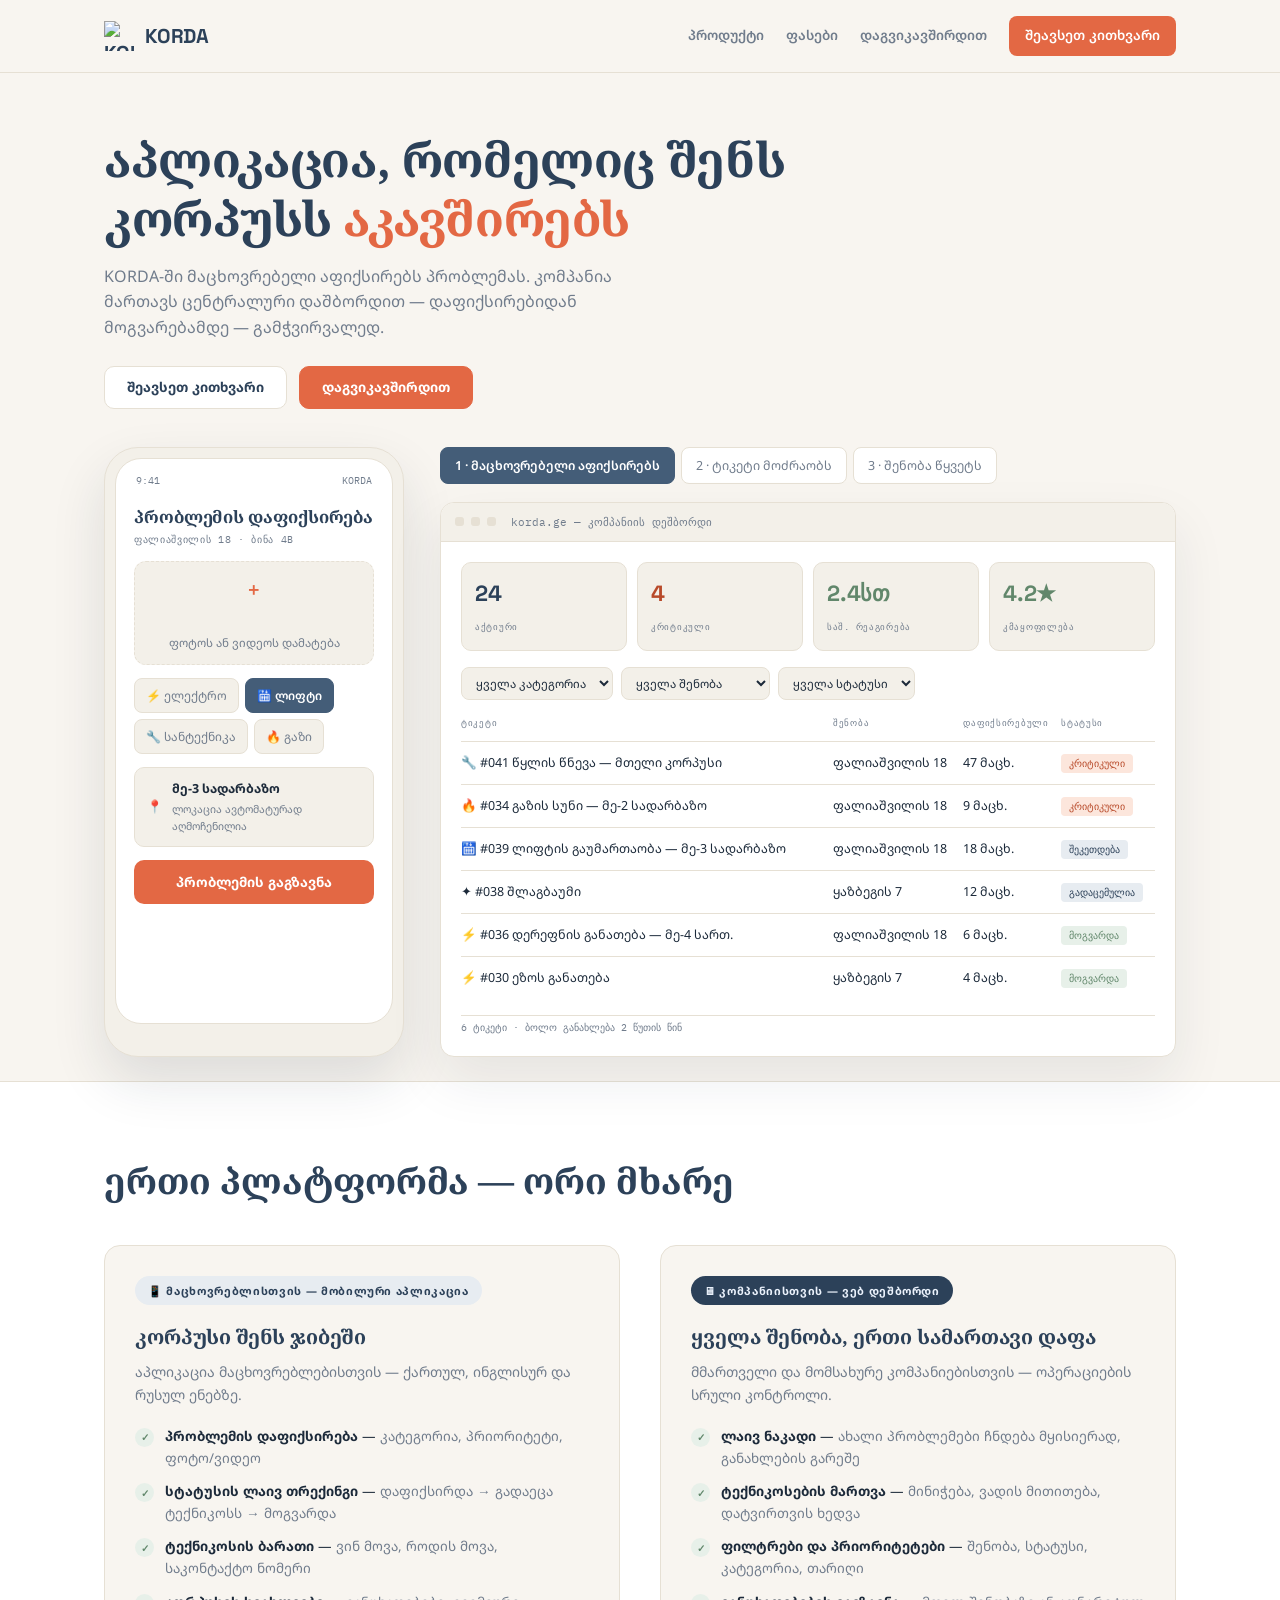
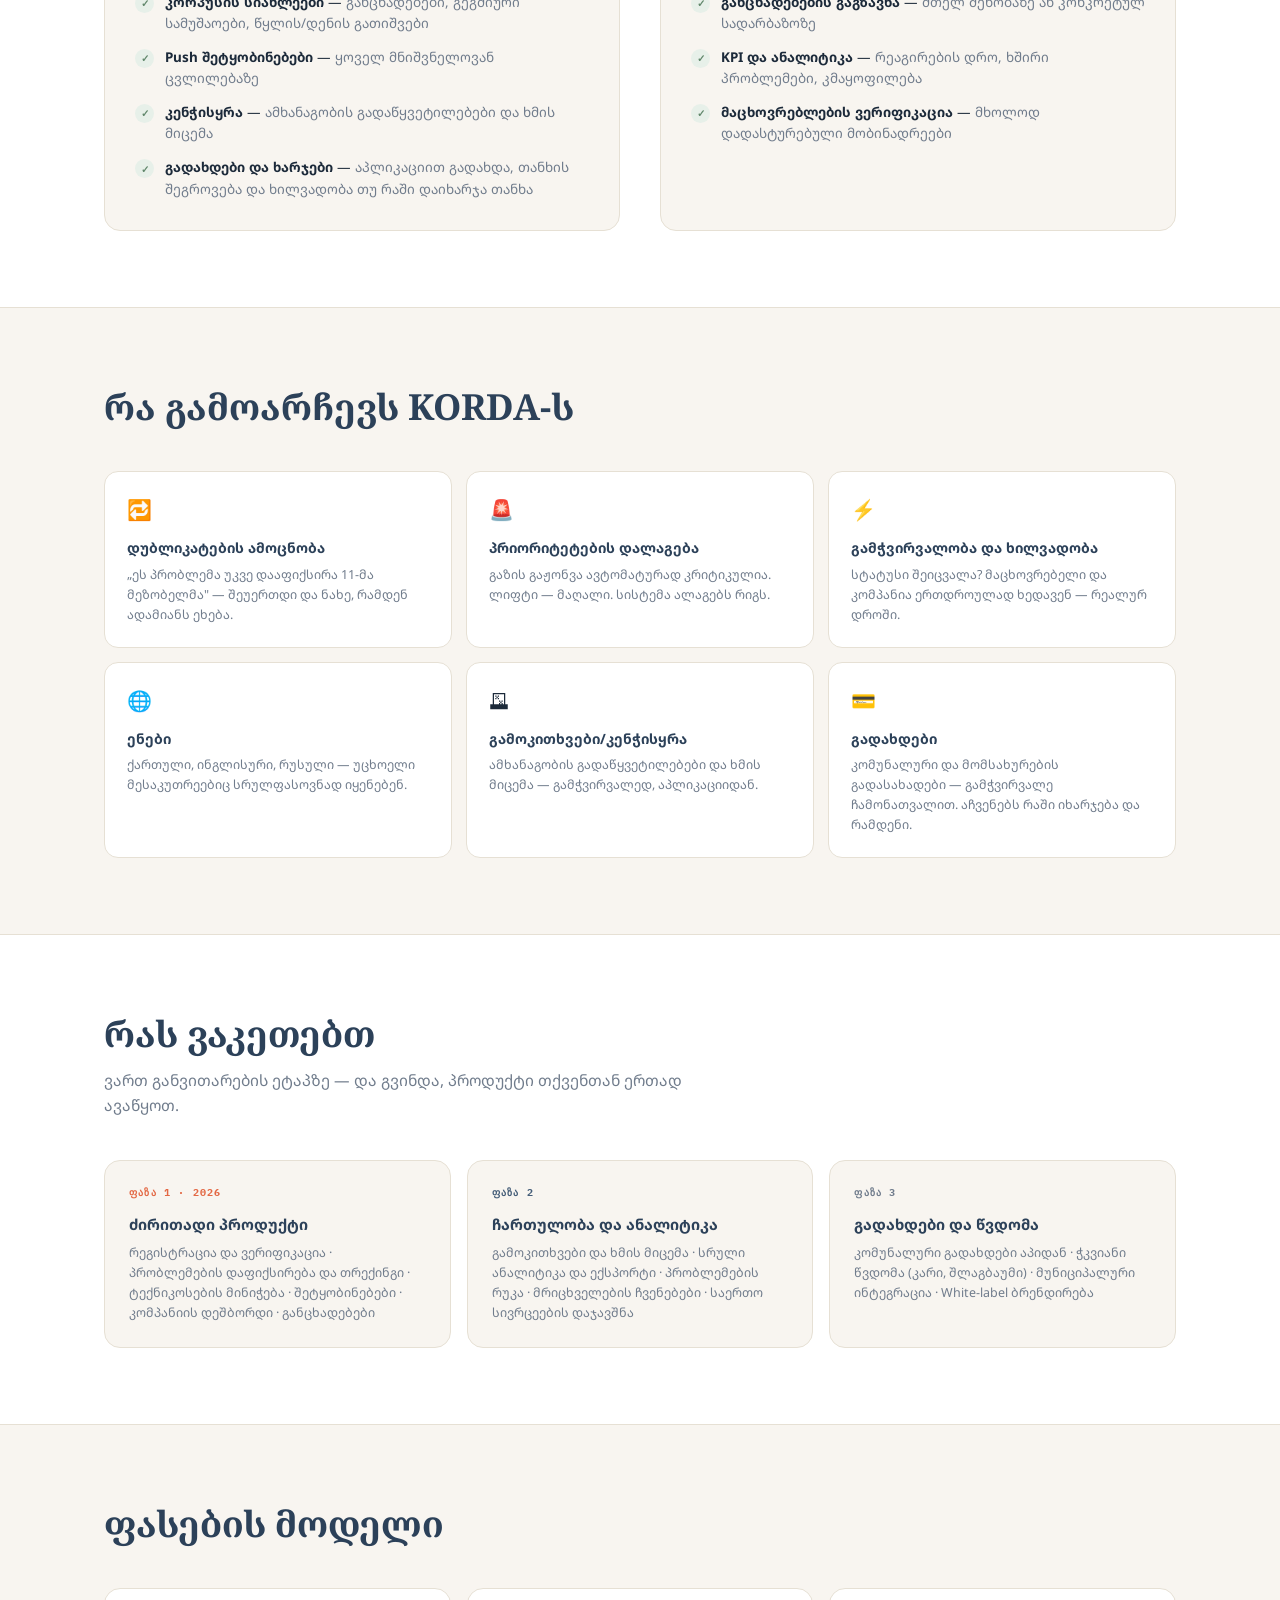
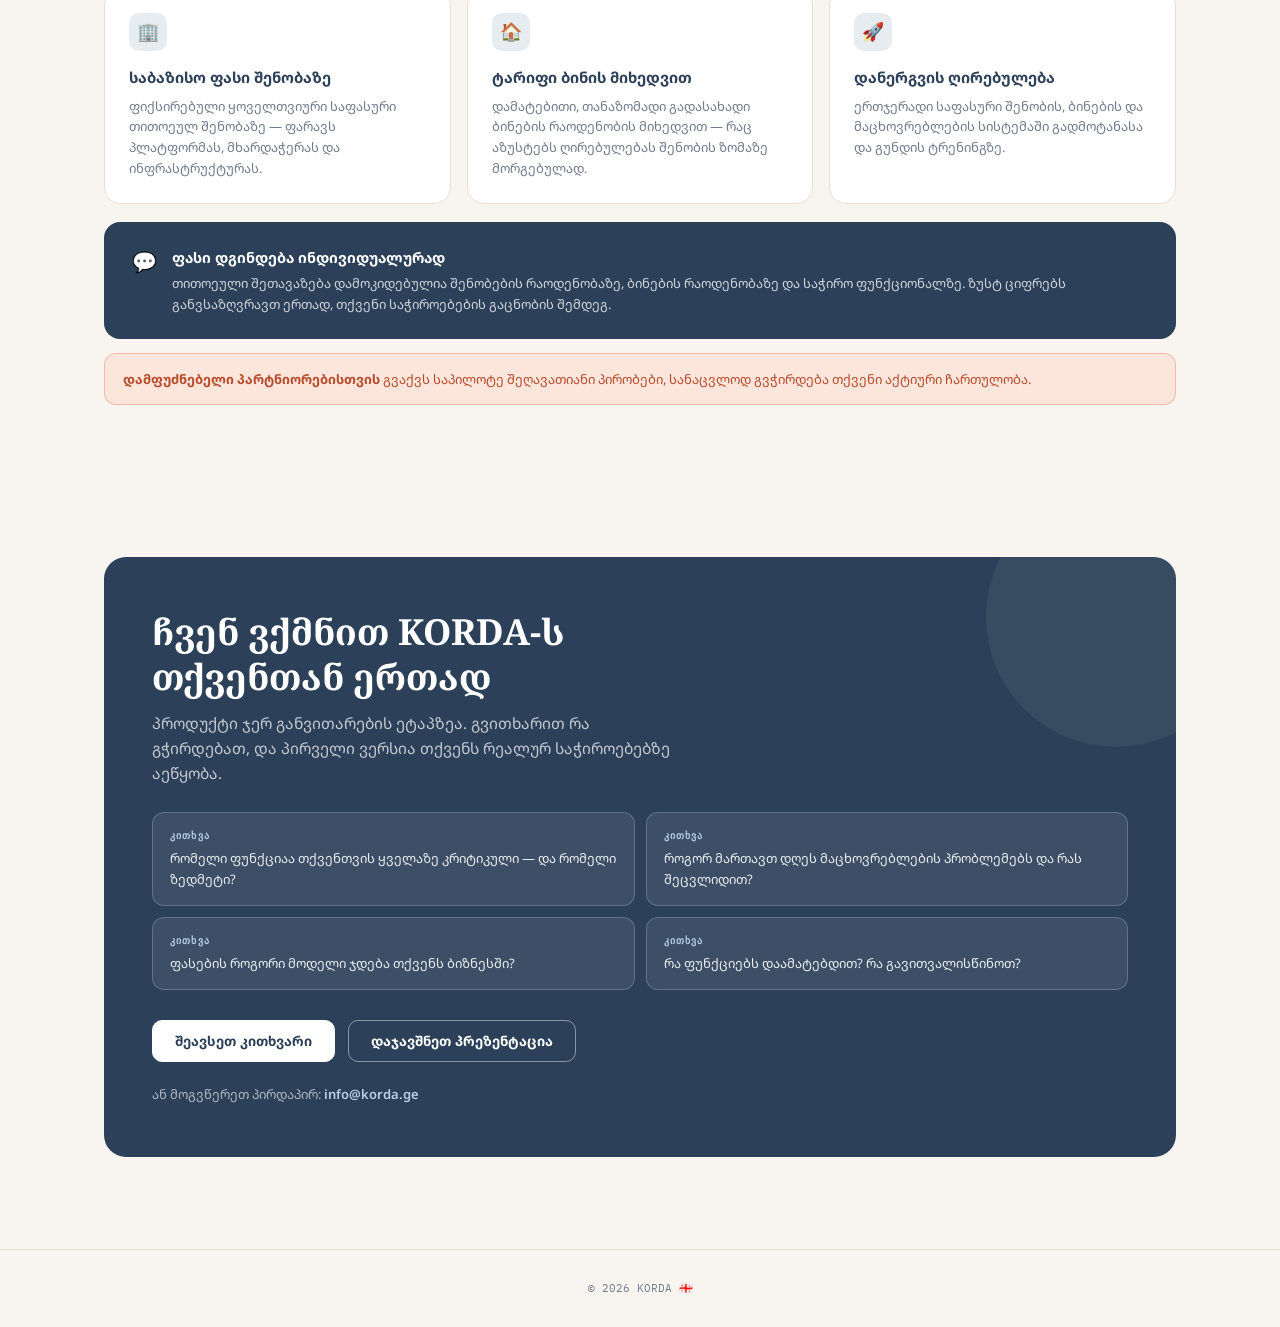
==== demo-korda-landing.html @ fd2c5547 "added demo html of korda" ====
<!DOCTYPE html>
<html lang="ka">
<head>
<meta charset="utf-8">
<meta name="viewport" content="width=device-width, initial-scale=1">
<title>KORDA — პრობლემა დაფიქსირდა, ბოლომდე გამჭვირვალედ</title>
<link rel="icon" href="korda_logo2.png" type="image/png">
<link rel="preconnect" href="https://fonts.googleapis.com">
<link rel="preconnect" href="https://fonts.gstatic.com" crossorigin>
<link href="https://fonts.googleapis.com/css2?family=Noto+Serif+Georgian:wght@600;700&family=Noto+Sans+Georgian:wght@400;500;600;700&family=Space+Grotesk:wght@500;700;800&family=IBM+Plex+Mono:wght@400;500&display=swap" rel="stylesheet">
<style>
:root{
  /* logo-derived brand colors */
  --steel:#445D78;
  --steel-deep:#2C4159;
  --steel-soft:#E7ECF1;
  --sage:#61876B;
  --sage-soft:#E7F0E9;
  --terracotta:#E36844;
  --terracotta-deep:#B84A2A;
  --terracotta-soft:#FCE6DC;
  --cream:#DBD6CF;
  --cream-soft:#F3F0E9;

  --paper:#F8F5F0;
  --panel:#FFFFFF;
  --ink:#1C2A3A;
  --grey:#707C8C;
  --line:#E6E0D4;

  --serif:'Noto Serif Georgian',serif;
  --sans:'Noto Sans Georgian',sans-serif;
  --disp:'Space Grotesk',sans-serif;
  --mono:'IBM Plex Mono',monospace;
}
*{box-sizing:border-box;margin:0;padding:0}
html{scroll-behavior:smooth}
body{background:var(--paper);color:var(--ink);font-family:var(--sans);-webkit-font-smoothing:antialiased;line-height:1.6}
a{text-decoration:none;color:inherit}
.wrap{max-width:1120px;margin:0 auto;padding:0 24px}
section{padding:76px 0}
h2{font-family:var(--serif);font-weight:700;font-size:clamp(25px,3.1vw,36px);line-height:1.25;color:var(--steel-deep);margin-bottom:12px}
.sec-sub{font-size:15.5px;color:var(--grey);max-width:600px}
.sec-head{max-width:640px;margin-bottom:42px}

/* ---------- nav ---------- */
header{position:sticky;top:0;z-index:50;background:rgba(248,245,240,.9);backdrop-filter:blur(10px);border-bottom:1px solid var(--line)}
.nav-inner{max-width:1120px;margin:0 auto;padding:16px 24px;display:flex;justify-content:space-between;align-items:center;flex-wrap:wrap;gap:12px}
.brand{display:flex;align-items:center;gap:11px;font-family:var(--disp);font-weight:800;letter-spacing:-.01em;font-size:20px;color:var(--steel-deep)}
.brand img{width:30px;height:30px;display:block}
.nav-links{display:flex;gap:22px;align-items:center;flex-wrap:wrap}
.nav-links a{font-size:13.5px;font-weight:600;color:var(--grey);transition:color .15s}
.nav-links a:hover{color:var(--steel-deep)}
.nav-links a.pill{background:var(--terracotta);color:#fff;padding:9px 16px;border-radius:8px}
.nav-links a.pill:hover{background:var(--terracotta-deep);color:#fff}

/* ---------- hero ---------- */
.hero{padding:56px 0 30px;max-width:740px}
h1{font-family:var(--serif);font-weight:700;font-size:clamp(30px,5vw,48px);line-height:1.24;letter-spacing:-.008em;color:var(--steel-deep)}
h1 em{font-style:normal;color:var(--terracotta)}
.sub{margin-top:16px;font-size:16px;line-height:1.6;color:var(--grey);max-width:520px}
.hero-ctas{display:flex;gap:12px;flex-wrap:wrap;margin-top:26px}
.btn{display:inline-flex;align-items:center;gap:8px;font-family:var(--sans);font-weight:700;font-size:13.5px;border-radius:10px;padding:12px 22px;cursor:pointer;transition:.15s;line-height:1.2}
.btn-primary{background:var(--terracotta);color:#fff;border:1.5px solid var(--terracotta)}
.btn-primary:hover{background:var(--terracotta-deep);border-color:var(--terracotta-deep)}
.btn-secondary{background:#fff;color:var(--steel-deep);border:1.5px solid var(--line)}
.btn-secondary:hover{border-color:var(--steel)}
.btn-ondark{background:#fff;color:var(--steel-deep);border:1.5px solid #fff}
.btn-ondark:hover{background:transparent;color:#fff}
.btn-outline-ondark{background:transparent;color:#fff;border:1.5px solid rgba(255,255,255,.45)}
.btn-outline-ondark:hover{background:rgba(255,255,255,.12)}

/* ---------- interactive stage ---------- */
.stage{display:grid;grid-template-columns:300px 1fr;gap:36px;align-items:stretch;padding:8px 0 24px}
@media(max-width:880px){.stage{grid-template-columns:1fr;gap:26px}}
.stage-right{display:flex;flex-direction:column}

.phone{width:300px;background:var(--cream-soft);border:1px solid var(--line);border-radius:34px;padding:10px;box-shadow:0 24px 54px rgba(28,42,58,.12)}
.screen{background:var(--panel);border-radius:26px;overflow:hidden;height:566px;position:relative;border:1px solid var(--line)}
.bar{display:flex;justify-content:space-between;padding:14px 20px 8px;font-family:var(--mono);font-size:10px;color:var(--grey)}
.view{display:none;padding:2px 18px 18px;animation:fade .35s ease}
.view.on{display:block}
@keyframes fade{from{opacity:0;transform:translateY(8px)}to{opacity:1;transform:none}}
.vhead{font-family:var(--serif);font-weight:700;font-size:17px;letter-spacing:-.005em;margin:4px 0 2px;color:var(--steel-deep)}
.vsub{font-family:var(--mono);font-size:9.5px;color:var(--grey);letter-spacing:.07em;text-transform:uppercase;margin-bottom:14px}

.photo{height:104px;border:1.5px dashed var(--line);border-radius:12px;display:grid;place-items:center;gap:5px;color:var(--grey);font-size:11.5px;background:var(--cream-soft)}
.photo b{font-size:20px;color:var(--terracotta);font-weight:600}
.chips{display:flex;flex-wrap:wrap;gap:6px;margin:13px 0}
.chip{font-size:12px;padding:7px 11px;border:1px solid var(--line);border-radius:8px;color:var(--grey);cursor:pointer;transition:.15s;background:var(--cream-soft);font-family:var(--sans)}
.chip:hover{border-color:var(--steel)}
.chip.sel{background:var(--steel);color:#fff;border-color:var(--steel);font-weight:600}
.pin{display:flex;gap:9px;align-items:center;background:var(--cream-soft);border:1px solid var(--line);border-radius:10px;padding:11px 12px;font-size:12.5px;margin-bottom:13px}
.pin span{color:var(--grey);font-size:10.5px;display:block;margin-top:2px}
.cta{width:100%;background:var(--terracotta);color:#fff;border:0;border-radius:10px;padding:13px;font-family:var(--sans);font-weight:700;font-size:13.5px;cursor:pointer;transition:.15s}
.cta:hover{background:var(--terracotta-deep)}

.merged{background:var(--sage-soft);border:1px solid rgba(97,135,107,.35);border-radius:10px;padding:11px 12px;font-size:11.5px;line-height:1.45;margin-bottom:15px;color:var(--ink)}
.merged b{color:var(--sage);display:block;font-size:9.5px;letter-spacing:.09em;text-transform:uppercase;font-family:var(--mono);margin-bottom:4px}
.tl{list-style:none;position:relative;padding-left:20px}
.tl:before{content:'';position:absolute;left:4px;top:6px;bottom:14px;width:1px;background:var(--line)}
.tl li{position:relative;padding-bottom:16px;font-size:12px}
.tl li:before{content:'';position:absolute;left:-20px;top:4px;width:9px;height:9px;border-radius:3px;background:var(--line);border:2px solid var(--panel)}
.tl li.done:before{background:var(--sage)}
.tl li.now:before{background:var(--terracotta);box-shadow:0 0 0 4px rgba(227,104,68,.16)}
.tl time{display:block;font-family:var(--mono);font-size:9.5px;color:var(--grey);margin-top:2px}

.poll{border:1px solid var(--line);border-radius:12px;padding:14px;margin-bottom:11px;background:var(--cream-soft)}
.poll h4{font-family:var(--serif);font-size:13.5px;margin-bottom:11px;color:var(--steel-deep)}
.opt{margin-bottom:8px;font-size:11.5px}
.track{height:7px;background:var(--panel);border-radius:4px;margin-top:5px;overflow:hidden}
.fill{height:100%;background:var(--terracotta);border-radius:4px;transition:width .8s cubic-bezier(.2,.8,.2,1)}
.fill.no{background:var(--grey)}
.note{font-family:var(--mono);font-size:9.5px;color:var(--grey);margin-top:9px}

.tabs{display:flex;gap:6px;margin-bottom:18px;flex-wrap:wrap}
.tab{background:#fff;border:1px solid var(--line);color:var(--grey);border-radius:8px;padding:9px 14px;font-family:var(--sans);font-size:12.5px;cursor:pointer;transition:.15s}
.tab:hover{color:var(--ink);border-color:var(--steel)}
.tab.on{background:var(--steel);color:#fff;border-color:var(--steel);font-weight:600}

.win{background:var(--panel);border:1px solid var(--line);border-radius:14px;overflow:hidden;box-shadow:0 24px 54px rgba(28,42,58,.08);flex:1;display:flex;flex-direction:column}
.wbar{display:flex;align-items:center;gap:7px;padding:11px 14px;border-bottom:1px solid var(--line);background:var(--cream-soft)}
.dot{width:9px;height:9px;border-radius:3px;background:var(--line)}
.wtitle{font-family:var(--mono);font-size:10.5px;color:var(--grey);margin-left:8px}
.wbody{padding:20px;flex:1;display:flex;flex-direction:column;gap:16px}
.kpis{display:grid;grid-template-columns:repeat(4,1fr);gap:10px}
@media(max-width:560px){.kpis{grid-template-columns:repeat(2,1fr)}}
.filters{display:flex;gap:8px;flex-wrap:wrap}
.fselect{font-family:var(--sans);font-size:11.5px;padding:7px 10px;border:1px solid var(--line);border-radius:8px;background:var(--cream-soft);color:var(--ink);cursor:pointer}
.fselect:focus-visible{outline:2px solid var(--terracotta);outline-offset:1px}
.wfoot{font-family:var(--mono);font-size:10px;color:var(--grey);margin-top:auto;padding-top:4px;border-top:1px solid var(--line)}
.kpi{background:var(--cream-soft);border:1px solid var(--line);border-radius:10px;padding:13px}
.kpi b{font-family:var(--disp);font-size:22px;display:block;letter-spacing:-.01em;color:var(--steel-deep)}
.kpi span{font-family:var(--mono);font-size:9px;color:var(--grey);letter-spacing:.08em;text-transform:uppercase}
table{width:100%;border-collapse:collapse;font-size:12.5px}
th{text-align:left;font-family:var(--mono);font-size:9px;letter-spacing:.08em;text-transform:uppercase;color:var(--grey);padding-bottom:10px;font-weight:400}
td{padding:11px 0;border-top:1px solid var(--line)}
.pri{font-family:var(--mono);font-size:9.5px;padding:3px 8px;border-radius:4px;white-space:nowrap}
.hi{background:var(--terracotta-soft);color:var(--terracotta-deep)}
.md{background:var(--steel-soft);color:var(--steel-deep)}
.lo{background:var(--sage-soft);color:var(--sage)}

/* ---------- how it works strip ---------- */
.steps{display:grid;grid-template-columns:repeat(3,1fr);gap:1px;background:var(--line);border:1px solid var(--line);border-radius:12px;overflow:hidden;margin-bottom:8px}
@media(max-width:720px){.steps{grid-template-columns:1fr}}
.step{background:var(--panel);padding:24px 20px}
.step b{font-family:var(--mono);font-size:9.5px;color:var(--terracotta);letter-spacing:.1em;display:block;margin-bottom:9px;text-transform:uppercase}
.step h3{font-family:var(--serif);font-size:15.5px;margin-bottom:6px;letter-spacing:-.005em;color:var(--steel-deep)}
.step p{font-size:13px;color:var(--grey);line-height:1.55}

/* ---------- product two sides ---------- */
.product{background:var(--panel);border-top:1px solid var(--line);border-bottom:1px solid var(--line)}
.side{display:grid;grid-template-columns:1fr 1fr;gap:40px}
@media(max-width:820px){.side{grid-template-columns:1fr;gap:32px}}
.side-card{border:1px solid var(--line);border-radius:16px;padding:30px;background:var(--paper)}
.side-tag{display:inline-block;font-size:11px;font-weight:700;letter-spacing:.06em;padding:6px 13px;border-radius:99px;margin-bottom:16px}
.tag-res{background:var(--steel-soft);color:var(--steel-deep)}
.tag-com{background:var(--steel-deep);color:#EAF1FB}
h3{font-family:var(--serif);font-weight:700;font-size:20px;margin-bottom:8px;color:var(--steel-deep)}
.side-sub{font-size:14px;color:var(--grey);margin-bottom:20px}
.feat-list{list-style:none;display:flex;flex-direction:column;gap:12px}
.feat-list li{display:flex;gap:11px;align-items:flex-start;font-size:13.5px}
.feat-list .tick{width:19px;height:19px;border-radius:50%;background:var(--sage-soft);color:var(--sage);display:flex;align-items:center;justify-content:center;font-size:10px;font-weight:800;flex-shrink:0;margin-top:2px}
.feat-list b{font-weight:700}
.feat-list span.desc{color:var(--grey)}

/* ---------- smart features ---------- */
.smart-grid{display:grid;grid-template-columns:repeat(3,1fr);gap:14px}
@media(max-width:860px){.smart-grid{grid-template-columns:1fr 1fr}}
@media(max-width:560px){.smart-grid{grid-template-columns:1fr}}
.smart-card{background:var(--panel);border:1px solid var(--line);border-radius:14px;padding:22px}
.smart-card .ic{font-size:20px;display:block;margin-bottom:11px}
.smart-card b{display:block;font-size:14px;margin-bottom:5px;color:var(--steel-deep)}
.smart-card p{font-size:12.5px;color:var(--grey)}

/* ---------- roadmap ---------- */
.road{background:var(--panel);border-top:1px solid var(--line);border-bottom:1px solid var(--line)}
.road-grid{display:grid;grid-template-columns:repeat(3,1fr);gap:16px}
@media(max-width:860px){.road-grid{grid-template-columns:1fr}}
.road-card{border:1px solid var(--line);border-radius:16px;padding:24px;background:var(--paper)}
.road-phase{font-family:var(--mono);font-size:10px;font-weight:700;letter-spacing:.12em;text-transform:uppercase;margin-bottom:11px}
.rp-1{color:var(--terracotta)}.rp-2{color:var(--steel)}.rp-3{color:var(--grey)}
.road-card b{display:block;font-size:15px;margin-bottom:7px;color:var(--steel-deep)}
.road-card p{font-size:12.5px;color:var(--grey)}

/* ---------- pricing ---------- */
.price-model-grid{display:grid;grid-template-columns:repeat(3,1fr);gap:16px;margin-bottom:18px}
@media(max-width:860px){.price-model-grid{grid-template-columns:1fr}}
.price-model-card{background:var(--panel);border:1px solid var(--line);border-radius:16px;padding:24px}
.price-model-icon{width:38px;height:38px;border-radius:10px;background:var(--steel-soft);display:flex;align-items:center;justify-content:center;font-size:18px;margin-bottom:14px}
.price-model-card b{display:block;font-size:15px;margin-bottom:7px;color:var(--steel-deep)}
.price-model-card p{font-size:13px;color:var(--grey)}
.price-individual{background:var(--steel-deep);border-radius:16px;padding:24px 28px;color:#fff;display:flex;gap:15px;align-items:flex-start;margin-bottom:14px}
.price-individual .ic{font-size:20px;flex-shrink:0}
.price-individual b{display:block;font-size:14.5px;margin-bottom:4px}
.price-individual p{font-size:13px;color:rgba(255,255,255,.78)}
.pilot-note{background:var(--terracotta-soft);border:1px solid rgba(227,104,68,.35);border-radius:12px;padding:15px 18px;font-size:13px;color:var(--terracotta-deep);display:flex;gap:9px;align-items:flex-start}

/* ---------- contact ---------- */
.contact{padding:76px 0 92px}
.fb-card{background:var(--steel-deep);border-radius:22px;padding:52px 48px;color:#fff;position:relative;overflow:hidden}
@media(max-width:760px){.fb-card{padding:36px 26px}}
.fb-card::after{content:"";position:absolute;right:-70px;top:-70px;width:260px;height:260px;border-radius:50%;background:rgba(255,255,255,.05)}
.fb-card h2{color:#fff;max-width:520px}
.fb-card .sec-sub{color:rgba(255,255,255,.72);max-width:520px;margin-bottom:26px}
.fb-qs{display:grid;grid-template-columns:repeat(2,1fr);gap:11px;margin-bottom:30px}
@media(max-width:760px){.fb-qs{grid-template-columns:1fr}}
.fb-q{background:rgba(255,255,255,.08);border:1px solid rgba(255,255,255,.2);border-radius:12px;padding:15px 17px;font-size:13px;color:rgba(255,255,255,.9)}
.fb-q b{display:block;font-family:var(--mono);font-size:9.5px;letter-spacing:.12em;text-transform:uppercase;color:#B9D0E8;margin-bottom:5px}
.fb-ctas{display:flex;gap:13px;flex-wrap:wrap}
.fb-contact{margin-top:22px;font-size:13px;color:rgba(255,255,255,.62)}
.fb-contact a{color:#B9D0E8;font-weight:600}

footer{border-top:1px solid var(--line);padding:30px 0;font-family:var(--mono);font-size:11px;color:var(--grey);display:flex;justify-content:space-between;flex-wrap:wrap;gap:10px}
:focus-visible{outline:2px solid var(--terracotta);outline-offset:2px}
@media(prefers-reduced-motion:reduce){*{animation:none!important;transition:none!important}}
</style>
</head>
<body>

<header>
  <div class="nav-inner">
    <a class="brand" href="#">
      <img src="korda_logo2.png" alt="KORDA ლოგო">
      KORDA
    </a>
    <div class="nav-links">
      <a href="#product">პროდუქტი</a>
      <a href="#pricing">ფასები</a>
      <a href="#contact">დაგვიკავშირდით</a>
      <a href="https://form.jotform.com/262093439102048" target="_blank" rel="noopener" class="pill">შეავსეთ კითხვარი</a>
    </div>
  </div>
</header>

<div class="wrap">

<section class="hero">
  <h1>აპლიკაცია, რომელიც შენს კორპუსს <em>აკავშირებს</em></h1>
  <p class="sub">KORDA-ში მაცხოვრებელი აფიქსირებს პრობლემას. კომპანია მართავს ცენტრალური დაშბორდით — დაფიქსირებიდან მოგვარებამდე — გამჭვირვალედ.</p>
  <div class="hero-ctas">
    <a href="https://form.jotform.com/262093439102048" class="btn btn-secondary" target="_blank" rel="noopener">შეავსეთ კითხვარი</a>
    <a href="#contact" class="btn btn-primary">დაგვიკავშირდით</a>
  </div>
</section>

<section class="stage" id="demo">
  <div class="phone">
    <div class="screen">
      <div class="bar"><span>9:41</span><span>KORDA</span></div>

      <div class="view on" id="v1">
        <p class="vhead">პრობლემის დაფიქსირება</p>
        <p class="vsub">ფალიაშვილის 18 · ბინა 4B</p>
        <div class="photo"><b>+</b><span>ფოტოს ან ვიდეოს დამატება</span></div>
        <div class="chips">
          <span class="chip">⚡ ელექტრო</span><span class="chip sel">🛗 ლიფტი</span>
          <span class="chip">🔧 სანტექნიკა</span><span class="chip">🔥 გაზი</span>
        </div>
        <div class="pin">📍<div><strong>მე-3 სადარბაზო</strong><span>ლოკაცია ავტომატურად აღმოჩენილია</span></div></div>
        <button class="cta" onclick="go(2)">პრობლემის გაგზავნა</button>
      </div>

      <div class="view" id="v2">
        <p class="vhead">#039 ლიფტის გაუმართაობა</p>
        <p class="vsub">მაღალი პრიორიტეტი · მე-3 სადარბაზო</p>
        <div class="merged"><b>დუბლიკატები გაერთიანდა</b>18 მეზობელმა დააფიქსირა ეს პრობლემა. ერთი ტიკეტი, ერთი ტექნიკოსი.</div>
        <ul class="tl">
          <li class="done">დაფიქსირდა<time>29 ივნ · 08:30</time></li>
          <li class="done">ნანახია კომპანიის მიერ<time>29 ივნ · 09:15</time></li>
          <li class="done">გადაეცა ტექნიკოსს — გიორგი კ.<time>29 ივნ · 11:00</time></li>
          <li class="now">მიმდინარეობს შეკეთება<time>დღეს · 14:00–16:00</time></li>
          <li>მოგვარდა<time>მოლოდინში</time></li>
        </ul>
        <button class="cta" onclick="go(3)">დაბრუნება კორპუსზე</button>
      </div>

      <div class="view" id="v3">
        <p class="vhead">ფალიაშვილის 18</p>
        <p class="vsub">36 ბინა · 2 აქტიური პრობლემა</p>
        <div class="poll">
          <h4>შესასვლელის კარის შეცვლა?</h4>
          <div class="opt">დიახ — 19<div class="track"><div class="fill" style="width:79%"></div></div></div>
          <div class="opt">არა — 5<div class="track"><div class="fill no" style="width:21%"></div></div></div>
          <p class="note">24 ბინიდან 24-მა მისცა ხმა · იხურება პარასკევს</p>
        </div>
        <div class="poll">
          <h4 style="margin-bottom:6px">წყლის გათიშვა სამშაბათს</h4>
          <p style="font-size:12px;color:var(--grey);line-height:1.5">10:00–14:00, სართ. 1–9. გამოცხადებულია მმართველი კომპანიის მიერ.</p>
        </div>
        <button class="cta" onclick="go(1)">ახალი პრობლემის დაფიქსირება</button>
      </div>
    </div>
  </div>

  <div class="stage-right">
    <div class="tabs">
      <button class="tab on" data-v="1" onclick="go(1)">1 · მაცხოვრებელი აფიქსირებს</button>
      <button class="tab" data-v="2" onclick="go(2)">2 · ტიკეტი მოძრაობს</button>
      <button class="tab" data-v="3" onclick="go(3)">3 · შენობა წყვეტს</button>
    </div>

    <div class="win">
      <div class="wbar"><i class="dot"></i><i class="dot"></i><i class="dot"></i><span class="wtitle">korda.ge — კომპანიის დეშბორდი</span></div>
      <div class="wbody">
        <div class="kpis">
          <div class="kpi"><b>24</b><span>აქტიური</span></div>
          <div class="kpi"><b style="color:var(--terracotta-deep)">4</b><span>კრიტიკული</span></div>
          <div class="kpi"><b style="color:var(--sage)">2.4სთ</b><span>საშ. რეაგირება</span></div>
          <div class="kpi"><b style="color:var(--sage)">4.2★</b><span>კმაყოფილება</span></div>
        </div>
        <div class="filters">
          <select class="fselect" id="f-cat" onchange="filterTable()">
            <option value="all">ყველა კატეგორია</option>
            <option value="electric">⚡ ელექტრო</option>
            <option value="elevator">🛗 ლიფტი</option>
            <option value="plumbing">🔧 სანტექნიკა</option>
            <option value="gas">🔥 გაზი</option>
            <option value="other">✦ სხვა</option>
          </select>
          <select class="fselect" id="f-building" onchange="filterTable()">
            <option value="all">ყველა შენობა</option>
            <option value="paliashvili">ფალიაშვილის 18</option>
            <option value="kazbegi">ყაზბეგის 7</option>
          </select>
          <select class="fselect" id="f-status" onchange="filterTable()">
            <option value="all">ყველა სტატუსი</option>
            <option value="hi">კრიტიკული</option>
            <option value="fix">შეკეთდება</option>
            <option value="assigned">გადაცემულია</option>
            <option value="done">მოგვარდა</option>
          </select>
        </div>
        <table>
          <tr><th>ტიკეტი</th><th>შენობა</th><th>დაფიქსირებული</th><th>სტატუსი</th></tr>
          <tr data-cat="plumbing" data-building="paliashvili" data-status="hi"><td>🔧 #041 წყლის წნევა — მთელი კორპუსი</td><td>ფალიაშვილის 18</td><td>47 მაცხ.</td><td><span class="pri hi">კრიტიკული</span></td></tr>
          <tr data-cat="gas" data-building="paliashvili" data-status="hi"><td>🔥 #034 გაზის სუნი — მე-2 სადარბაზო</td><td>ფალიაშვილის 18</td><td>9 მაცხ.</td><td><span class="pri hi">კრიტიკული</span></td></tr>
          <tr data-cat="elevator" data-building="paliashvili" data-status="fix"><td>🛗 #039 ლიფტის გაუმართაობა — მე-3 სადარბაზო</td><td>ფალიაშვილის 18</td><td>18 მაცხ.</td><td><span class="pri md">შეკეთდება</span></td></tr>
          <tr data-cat="other" data-building="kazbegi" data-status="assigned"><td>✦ #038 შლაგბაუმი</td><td>ყაზბეგის 7</td><td>12 მაცხ.</td><td><span class="pri md">გადაცემულია</span></td></tr>
          <tr data-cat="electric" data-building="paliashvili" data-status="done"><td>⚡ #036 დერეფნის განათება — მე-4 სართ.</td><td>ფალიაშვილის 18</td><td>6 მაცხ.</td><td><span class="pri lo">მოგვარდა</span></td></tr>
          <tr data-cat="electric" data-building="kazbegi" data-status="done"><td>⚡ #030 ეზოს განათება</td><td>ყაზბეგის 7</td><td>4 მაცხ.</td><td><span class="pri lo">მოგვარდა</span></td></tr>
        </table>
        <p class="wfoot" id="wfoot">6 ტიკეტი · ბოლო განახლება 2 წუთის წინ</p>
      </div>
    </div>
  </div>
</section>

</div>

<!-- ================= PRODUCT: TWO SIDES ================= -->
<section class="product" id="product">
  <div class="wrap">
    <div class="sec-head">
      <h2>ერთი პლატფორმა — ორი მხარე</h2>
    </div>
    <div class="side">
      <div class="side-card">
        <span class="side-tag tag-res">📱 მაცხოვრებლისთვის — მობილური აპლიკაცია</span>
        <h3>კორპუსი შენს ჯიბეში</h3>
        <p class="side-sub">აპლიკაცია მაცხოვრებლებისთვის — ქართულ, ინგლისურ და რუსულ ენებზე.</p>
        <ul class="feat-list">
          <li><span class="tick">✓</span><span><b>პრობლემის დაფიქსირება</b> — <span class="desc">კატეგორია, პრიორიტეტი, ფოტო/ვიდეო</span></span></li>
          <li><span class="tick">✓</span><span><b>სტატუსის ლაივ თრექინგი</b> — <span class="desc">დაფიქსირდა → გადაეცა ტექნიკოსს → მოგვარდა</span></span></li>
          <li><span class="tick">✓</span><span><b>ტექნიკოსის ბარათი</b> — <span class="desc">ვინ მოვა, როდის მოვა, საკონტაქტო ნომერი</span></span></li>
          <li><span class="tick">✓</span><span><b>კორპუსის სიახლეები</b> — <span class="desc">განცხადებები, გეგმიური სამუშაოები, წყლის/დენის გათიშვები</span></span></li>
          <li><span class="tick">✓</span><span><b>Push შეტყობინებები</b> — <span class="desc">ყოველ მნიშვნელოვან ცვლილებაზე</span></span></li>
          <li><span class="tick">✓</span><span><b>კენჭისყრა</b> — <span class="desc">ამხანაგობის გადაწყვეტილებები და ხმის მიცემა</span></span></li>
          <li><span class="tick">✓</span><span><b>გადახდები და ხარჯები</b> — <span class="desc">აპლიკაციით გადახდა, თანხის შეგროვება და ხილვადობა თუ რაში დაიხარჯა თანხა</span></span></li>
        </ul>
      </div>
      <div class="side-card">
        <span class="side-tag tag-com">🖥 კომპანიისთვის — ვებ დეშბორდი</span>
        <h3>ყველა შენობა, ერთი სამართავი დაფა</h3>
        <p class="side-sub">მმართველი და მომსახურე კომპანიებისთვის — ოპერაციების სრული კონტროლი.</p>
        <ul class="feat-list">
          <li><span class="tick">✓</span><span><b>ლაივ ნაკადი</b> — <span class="desc">ახალი პრობლემები ჩნდება მყისიერად, განახლების გარეშე</span></span></li>
          <li><span class="tick">✓</span><span><b>ტექნიკოსების მართვა</b> — <span class="desc">მინიჭება, ვადის მითითება, დატვირთვის ხედვა</span></span></li>
          <li><span class="tick">✓</span><span><b>ფილტრები და პრიორიტეტები</b> — <span class="desc">შენობა, სტატუსი, კატეგორია, თარიღი</span></span></li>
          <li><span class="tick">✓</span><span><b>განცხადებების გაგზავნა</b> — <span class="desc">მთელ შენობაზე ან კონკრეტულ სადარბაზოზე</span></span></li>
          <li><span class="tick">✓</span><span><b>KPI და ანალიტიკა</b> — <span class="desc">რეაგირების დრო, ხშირი პრობლემები, კმაყოფილება</span></span></li>
          <li><span class="tick">✓</span><span><b>მაცხოვრებლების ვერიფიკაცია</b> — <span class="desc">მხოლოდ დადასტურებული მობინადრეები</span></span></li>
        </ul>
      </div>
    </div>
  </div>
</section>

<!-- ================= SMART FEATURES ================= -->
<section class="smart">
  <div class="wrap">
    <div class="sec-head">
      <h2>რა გამოარჩევს KORDA-ს</h2>
    </div>
    <div class="smart-grid">
      <div class="smart-card"><span class="ic">🔁</span><b>დუბლიკატების ამოცნობა</b><p>„ეს პრობლემა უკვე დააფიქსირა 11-მა მეზობელმა" — შეუერთდი და ნახე, რამდენ ადამიანს ეხება.</p></div>
      <div class="smart-card"><span class="ic">🚨</span><b>პრიორიტეტების დალაგება</b><p>გაზის გაჟონვა ავტომატურად კრიტიკულია. ლიფტი — მაღალი. სისტემა ალაგებს რიგს.</p></div>
      <div class="smart-card"><span class="ic">⚡</span><b>გამჭვირვალობა და ხილვადობა</b><p>სტატუსი შეიცვალა? მაცხოვრებელი და კომპანია ერთდროულად ხედავენ — რეალურ დროში.</p></div>
      <div class="smart-card"><span class="ic">🌐</span><b>ენები</b><p>ქართული, ინგლისური, რუსული — უცხოელი მესაკუთრეებიც სრულფასოვნად იყენებენ.</p></div>
      <div class="smart-card"><span class="ic">🗳</span><b>გამოკითხვები/კენჭისყრა</b><p>ამხანაგობის გადაწყვეტილებები და ხმის მიცემა — გამჭვირვალედ, აპლიკაციიდან.</p></div>
      <div class="smart-card"><span class="ic">💳</span><b>გადახდები</b><p>კომუნალური და მომსახურების გადასახადები — გამჭვირვალე ჩამონათვალით. აჩვენებს რაში იხარჯება და რამდენი.</p></div>
    </div>
  </div>
</section>

<!-- ================= ROADMAP ================= -->
<section class="road">
  <div class="wrap">
    <div class="sec-head">
      <h2>რას ვაკეთებთ</h2>
      <p class="sec-sub">ვართ განვითარების ეტაპზე — და გვინდა, პროდუქტი თქვენთან ერთად ავაწყოთ.</p>
    </div>
    <div class="road-grid">
      <div class="road-card">
        <div class="road-phase rp-1">ფაზა 1 · 2026</div>
        <b>ძირითადი პროდუქტი</b>
        <p>რეგისტრაცია და ვერიფიკაცია · პრობლემების დაფიქსირება და თრექინგი · ტექნიკოსების მინიჭება · შეტყობინებები · კომპანიის დეშბორდი · განცხადებები</p>
      </div>
      <div class="road-card">
        <div class="road-phase rp-2">ფაზა 2</div>
        <b>ჩართულობა და ანალიტიკა</b>
        <p>გამოკითხვები და ხმის მიცემა · სრული ანალიტიკა და ექსპორტი · პრობლემების რუკა · მრიცხველების ჩვენებები · საერთო სივრცეების დაჯავშნა</p>
      </div>
      <div class="road-card">
        <div class="road-phase rp-3">ფაზა 3</div>
        <b>გადახდები და წვდომა</b>
        <p>კომუნალური გადახდები აპიდან · ჭკვიანი წვდომა (კარი, შლაგბაუმი) · მუნიციპალური ინტეგრაცია · White-label ბრენდირება</p>
      </div>
    </div>
  </div>
</section>

<!-- ================= PRICING ================= -->
<section class="pricing" id="pricing">
  <div class="wrap">
    <div class="sec-head">
      <h2>ფასების მოდელი</h2>
    </div>

    <div class="price-model-grid">
      <div class="price-model-card">
        <div class="price-model-icon">🏢</div>
        <b>საბაზისო ფასი შენობაზე</b>
        <p>ფიქსირებული ყოველთვიური საფასური თითოეულ შენობაზე — ფარავს პლატფორმას, მხარდაჭერას და ინფრასტრუქტურას.</p>
      </div>
      <div class="price-model-card">
        <div class="price-model-icon">🏠</div>
        <b>ტარიფი ბინის მიხედვით</b>
        <p>დამატებითი, თანაზომადი გადასახადი ბინების რაოდენობის მიხედვით — რაც აზუსტებს ღირებულებას შენობის ზომაზე მორგებულად.</p>
      </div>
      <div class="price-model-card">
        <div class="price-model-icon">🚀</div>
        <b>დანერგვის ღირებულება</b>
        <p>ერთჯერადი საფასური შენობის, ბინების და მაცხოვრებლების სისტემაში გადმოტანასა და გუნდის ტრენინგზე.</p>
      </div>
    </div>

    <div class="price-individual">
      <span class="ic">💬</span>
      <div>
        <b>ფასი დგინდება ინდივიდუალურად</b>
        <p>თითოეული შეთავაზება დამოკიდებულია შენობების რაოდენობაზე, ბინების რაოდენობაზე და საჭირო ფუნქციონალზე. ზუსტ ციფრებს განვსაზღვრავთ ერთად, თქვენი საჭიროებების გაცნობის შემდეგ.</p>
      </div>
    </div>

    <div class="pilot-note">
      <span><b>დამფუძნებელი პარტნიორებისთვის</b> გვაქვს საპილოტე შეღავათიანი პირობები, სანაცვლოდ გვჭირდება თქვენი აქტიური ჩართულობა.</span>
    </div>
  </div>
</section>

<!-- ================= CONTACT ================= -->
<section class="contact" id="contact">
  <div class="wrap">
    <div class="fb-card">
      <h2>ჩვენ ვქმნით KORDA-ს თქვენთან ერთად</h2>
      <p class="sec-sub">პროდუქტი ჯერ განვითარების ეტაპზეა. გვითხარით რა გჭირდებათ, და პირველი ვერსია თქვენს რეალურ საჭიროებებზე აეწყობა.</p>
      <div class="fb-qs">
        <div class="fb-q"><b>კითხვა</b>რომელი ფუნქციაა თქვენთვის ყველაზე კრიტიკული — და რომელი ზედმეტი?</div>
        <div class="fb-q"><b>კითხვა</b>როგორ მართავთ დღეს მაცხოვრებლების პრობლემებს და რას შეცვლიდით?</div>
        <div class="fb-q"><b>კითხვა</b>ფასების როგორი მოდელი ჯდება თქვენს ბიზნესში?</div>
        <div class="fb-q"><b>კითხვა</b>რა ფუნქციებს დაამატებდით? რა გავითვალისწინოთ?</div>
      </div>
      <div class="fb-ctas">
        <a class="btn btn-ondark" href="https://form.jotform.com/262093439102048" target="_blank" rel="noopener">შეავსეთ კითხვარი</a>
        <a class="btn btn-outline-ondark" href="mailto:info@korda.ge?subject=KORDA%20—%20პრეზენტაციის%20მოთხოვნა&body=გამარჯობა,%0A%0Aგვაინტერესებს%20KORDA-ს%20პრეზენტაცია.%0A%0Aკომპანია:%20%0Aშენობების%20რაოდენობა:%20%0Aსაკონტაქტო%20პირი:%20">დაჯავშნეთ პრეზენტაცია</a>
      </div>
      <div class="fb-contact">ან მოგვწერეთ პირდაპირ: <a href="mailto:info@korda.ge">info@korda.ge</a></div>
    </div>
  </div>
</section>

<footer>
  <div class="wrap" style="display:flex;justify-content:space-between;align-items:center;flex-wrap:wrap;gap:10px">
    <span>© 2026 KORDA 🇬🇪</span>
  </div>
</footer>

<script>
function go(n){
  document.querySelectorAll('.view').forEach(v=>v.classList.remove('on'));
  document.getElementById('v'+n).classList.add('on');
  document.querySelectorAll('.tab').forEach(t=>t.classList.toggle('on',t.dataset.v==String(n)));
}
document.querySelectorAll('.chips .chip').forEach(c=>c.onclick=()=>{
  document.querySelectorAll('.chips .chip').forEach(x=>x.classList.remove('sel'));
  c.classList.add('sel');
});
function filterTable(){
  const cat = document.getElementById('f-cat').value;
  const building = document.getElementById('f-building').value;
  const status = document.getElementById('f-status').value;
  const rows = document.querySelectorAll('table tr[data-cat]');
  let visible = 0;
  rows.forEach(r=>{
    const match = (cat==='all'||r.dataset.cat===cat)
      && (building==='all'||r.dataset.building===building)
      && (status==='all'||r.dataset.status===status);
    r.style.display = match ? '' : 'none';
    if(match) visible++;
  });
  document.getElementById('wfoot').textContent = visible + ' ტიკეტი · ბოლო განახლება 2 წუთის წინ';
}
</script>
</body>
</html>
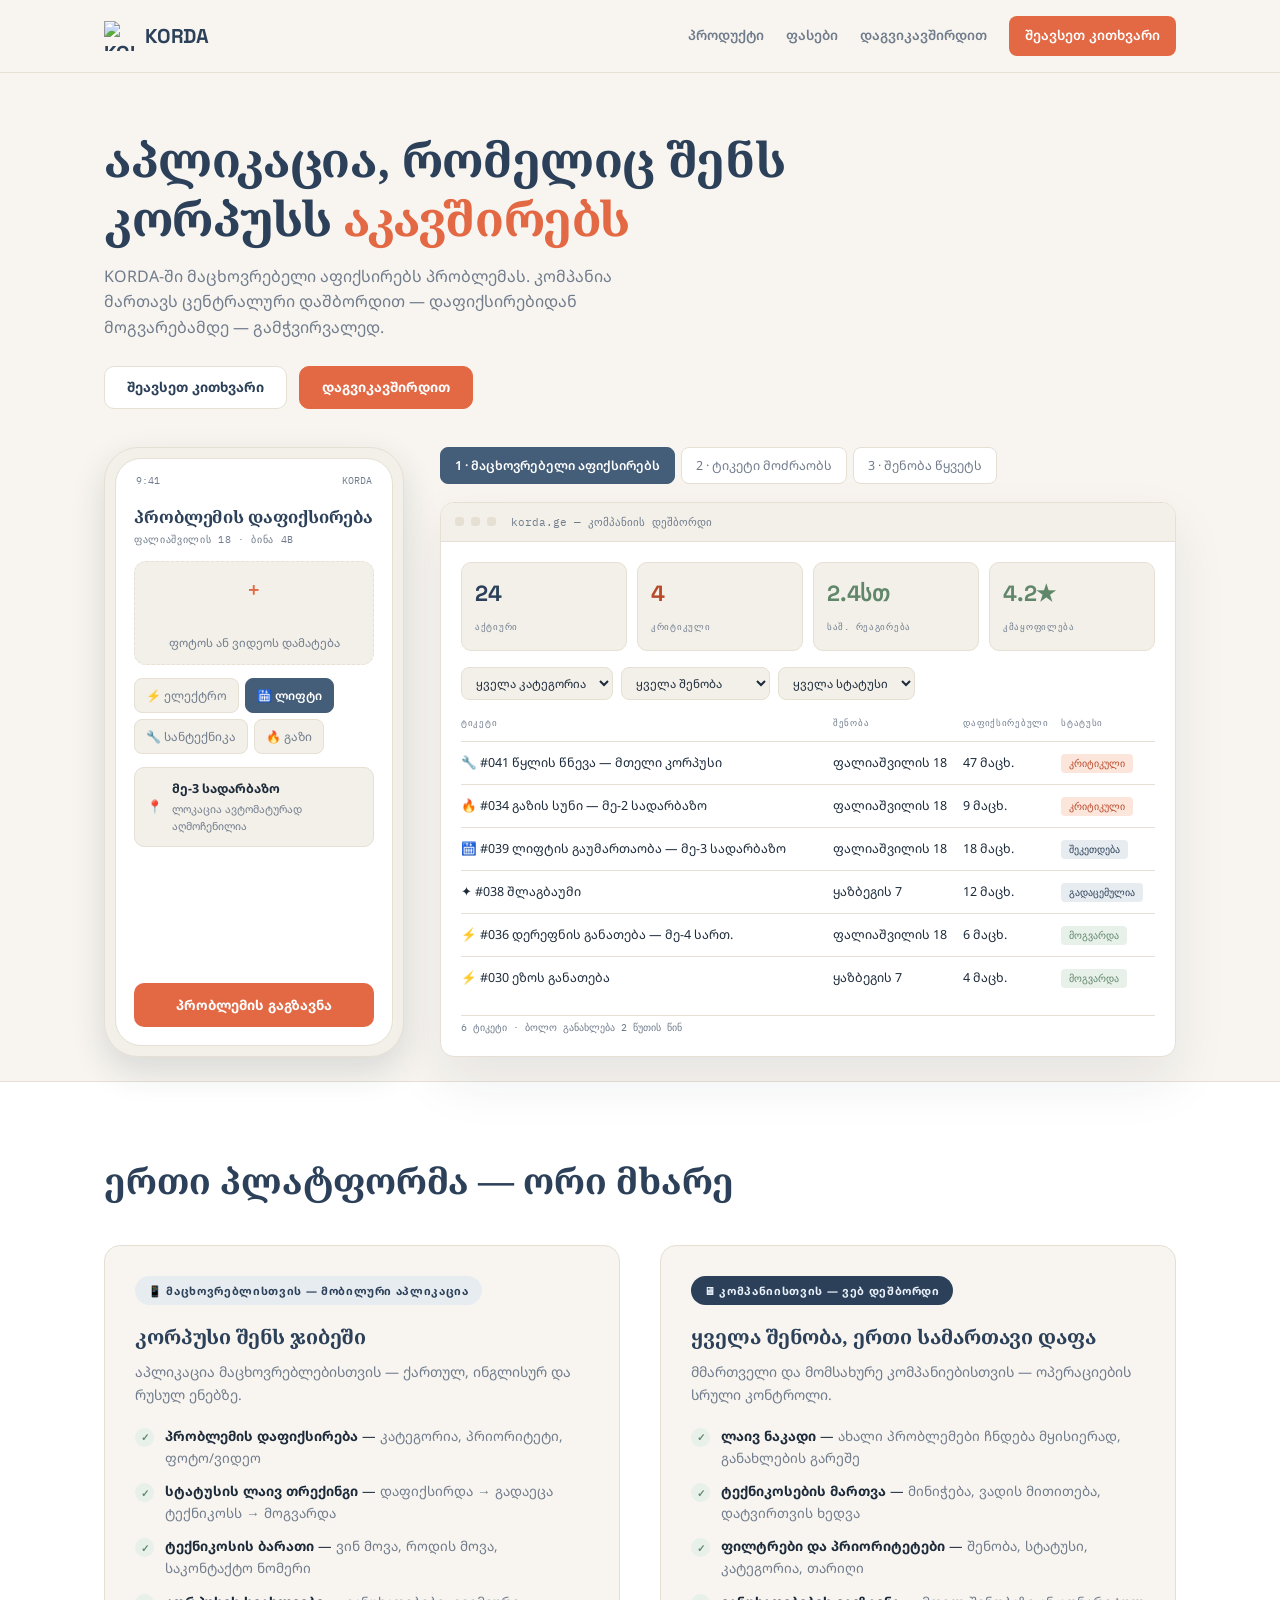
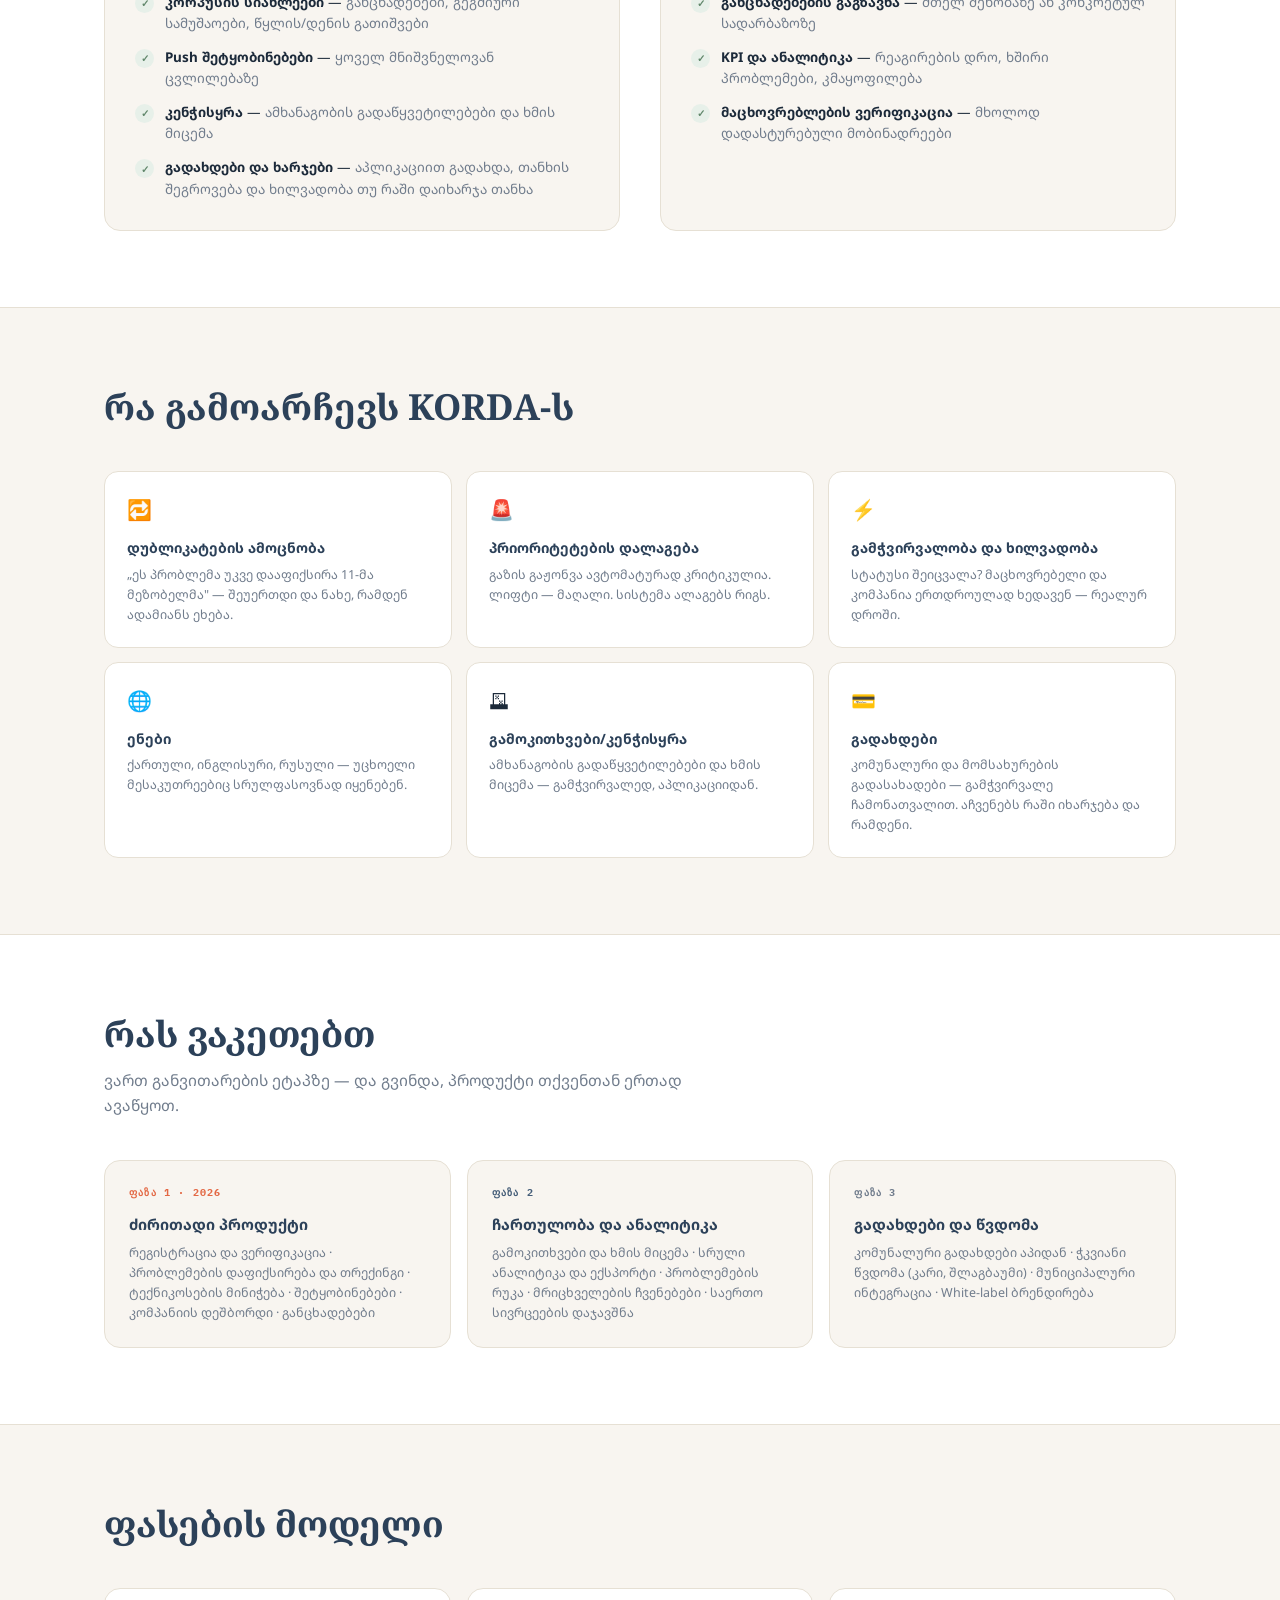
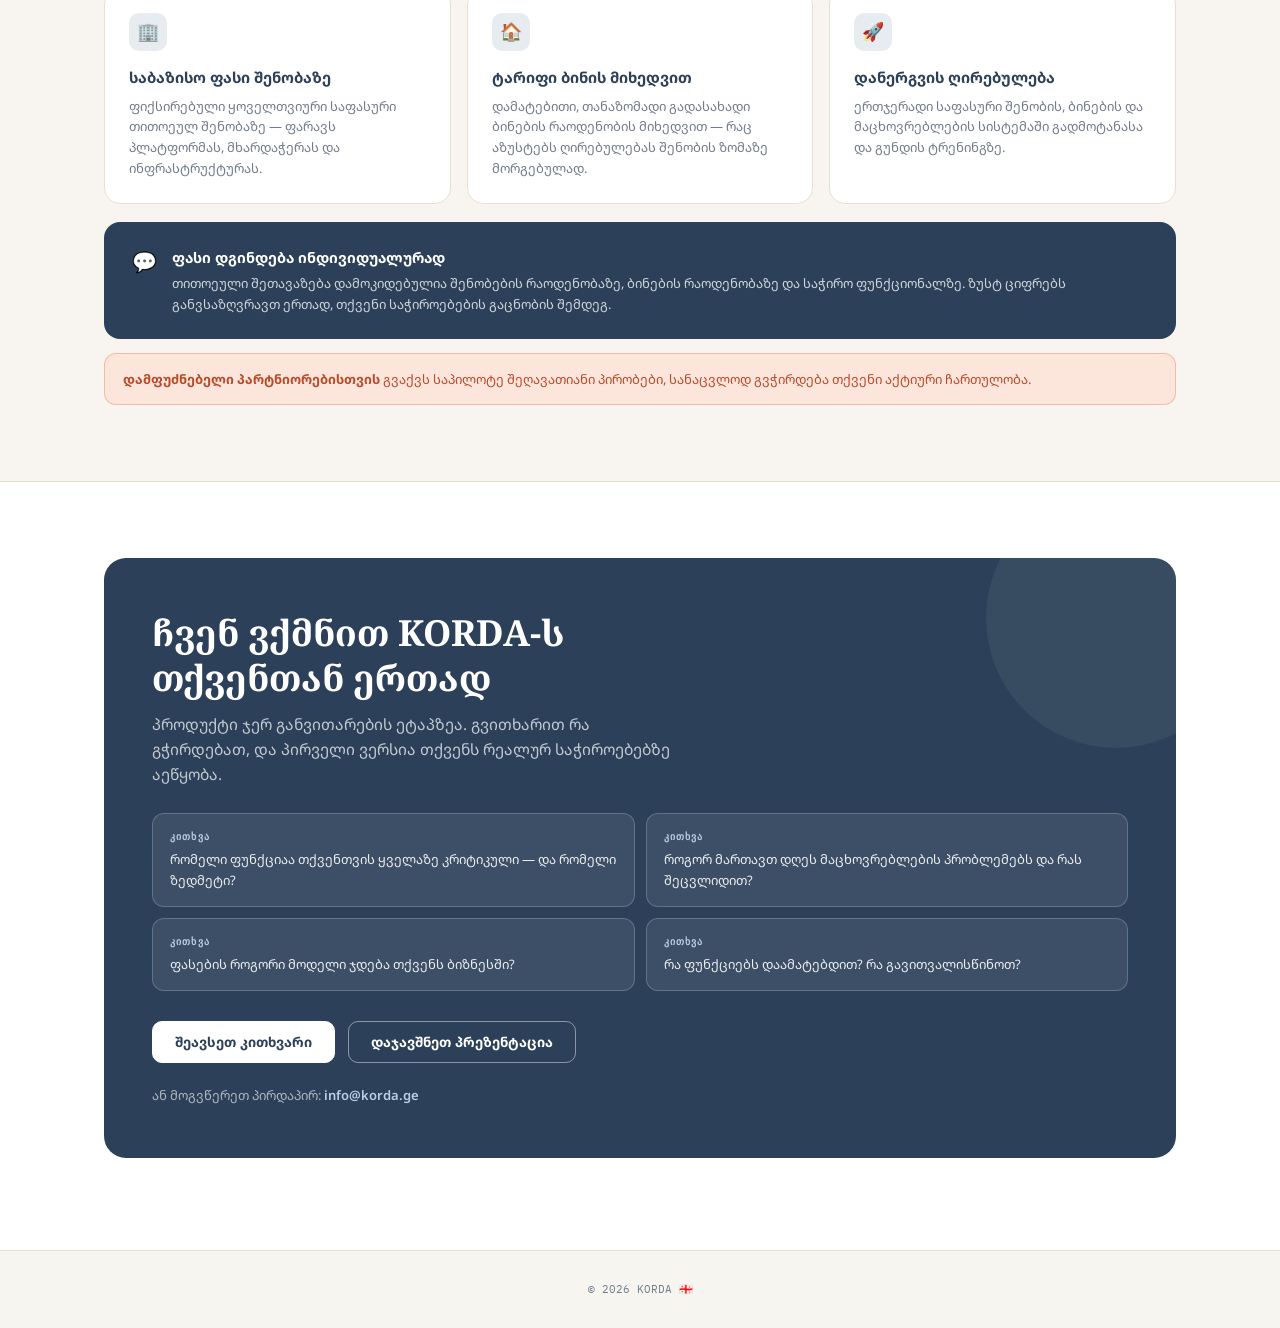
==== commit 1060f7dc: "Enhance UI components: adjust styles for phone, screen, bar, cta, road, pricing, contact sections, a" ====
--- a/demo-korda-landing.html
+++ b/demo-korda-landing.html
@@ -75,11 +75,11 @@
 @media(max-width:880px){.stage{grid-template-columns:1fr;gap:26px}}
 .stage-right{display:flex;flex-direction:column}
 
-.phone{width:300px;background:var(--cream-soft);border:1px solid var(--line);border-radius:34px;padding:10px;box-shadow:0 24px 54px rgba(28,42,58,.12)}
-.screen{background:var(--panel);border-radius:26px;overflow:hidden;height:566px;position:relative;border:1px solid var(--line)}
-.bar{display:flex;justify-content:space-between;padding:14px 20px 8px;font-family:var(--mono);font-size:10px;color:var(--grey)}
+.phone{width:300px;background:var(--cream-soft);border:1px solid var(--line);border-radius:34px;padding:10px;box-shadow:0 14px 34px rgba(28,42,58,.14);display:flex;flex-direction:column}
+.screen{background:var(--panel);border-radius:26px;overflow:hidden;position:relative;border:1px solid var(--line);display:flex;flex-direction:column;flex:1;min-height:520px}
+.bar{display:flex;justify-content:space-between;padding:14px 20px 8px;font-family:var(--mono);font-size:10px;color:var(--grey);flex-shrink:0}
 .view{display:none;padding:2px 18px 18px;animation:fade .35s ease}
-.view.on{display:block}
+.view.on{display:flex;flex-direction:column;flex:1;min-height:0}
 @keyframes fade{from{opacity:0;transform:translateY(8px)}to{opacity:1;transform:none}}
 .vhead{font-family:var(--serif);font-weight:700;font-size:17px;letter-spacing:-.005em;margin:4px 0 2px;color:var(--steel-deep)}
 .vsub{font-family:var(--mono);font-size:9.5px;color:var(--grey);letter-spacing:.07em;text-transform:uppercase;margin-bottom:14px}
@@ -92,7 +92,7 @@
 .chip.sel{background:var(--steel);color:#fff;border-color:var(--steel);font-weight:600}
 .pin{display:flex;gap:9px;align-items:center;background:var(--cream-soft);border:1px solid var(--line);border-radius:10px;padding:11px 12px;font-size:12.5px;margin-bottom:13px}
 .pin span{color:var(--grey);font-size:10.5px;display:block;margin-top:2px}
-.cta{width:100%;background:var(--terracotta);color:#fff;border:0;border-radius:10px;padding:13px;font-family:var(--sans);font-weight:700;font-size:13.5px;cursor:pointer;transition:.15s}
+.cta{width:100%;background:var(--terracotta);color:#fff;border:0;border-radius:10px;padding:13px;font-family:var(--sans);font-weight:700;font-size:13.5px;cursor:pointer;transition:.15s;margin-top:auto;flex-shrink:0}
 .cta:hover{background:var(--terracotta-deep)}
 
 .merged{background:var(--sage-soft);border:1px solid rgba(97,135,107,.35);border-radius:10px;padding:11px 12px;font-size:11.5px;line-height:1.45;margin-bottom:15px;color:var(--ink)}
@@ -174,7 +174,7 @@
 .smart-card p{font-size:12.5px;color:var(--grey)}
 
 /* ---------- roadmap ---------- */
-.road{background:var(--panel);border-top:1px solid var(--line);border-bottom:1px solid var(--line)}
+.road{background:var(--panel);border-top:1px solid var(--line)}
 .road-grid{display:grid;grid-template-columns:repeat(3,1fr);gap:16px}
 @media(max-width:860px){.road-grid{grid-template-columns:1fr}}
 .road-card{border:1px solid var(--line);border-radius:16px;padding:24px;background:var(--paper)}
@@ -184,6 +184,7 @@
 .road-card p{font-size:12.5px;color:var(--grey)}
 
 /* ---------- pricing ---------- */
+.pricing{border-top:1px solid var(--line)}
 .price-model-grid{display:grid;grid-template-columns:repeat(3,1fr);gap:16px;margin-bottom:18px}
 @media(max-width:860px){.price-model-grid{grid-template-columns:1fr}}
 .price-model-card{background:var(--panel);border:1px solid var(--line);border-radius:16px;padding:24px}
@@ -197,7 +198,7 @@
 .pilot-note{background:var(--terracotta-soft);border:1px solid rgba(227,104,68,.35);border-radius:12px;padding:15px 18px;font-size:13px;color:var(--terracotta-deep);display:flex;gap:9px;align-items:flex-start}
 
 /* ---------- contact ---------- */
-.contact{padding:76px 0 92px}
+.contact{padding:76px 0 92px;background:var(--panel);border-top:1px solid var(--line)}
 .fb-card{background:var(--steel-deep);border-radius:22px;padding:52px 48px;color:#fff;position:relative;overflow:hidden}
 @media(max-width:760px){.fb-card{padding:36px 26px}}
 .fb-card::after{content:"";position:absolute;right:-70px;top:-70px;width:260px;height:260px;border-radius:50%;background:rgba(255,255,255,.05)}
@@ -211,7 +212,7 @@
 .fb-contact{margin-top:22px;font-size:13px;color:rgba(255,255,255,.62)}
 .fb-contact a{color:#B9D0E8;font-weight:600}
 
-footer{border-top:1px solid var(--line);padding:30px 0;font-family:var(--mono);font-size:11px;color:var(--grey);display:flex;justify-content:space-between;flex-wrap:wrap;gap:10px}
+footer{background:rgba(248,245,240,.9);border-top:1px solid var(--line);padding:30px 0;font-family:var(--mono);font-size:11px;color:var(--grey);display:flex;justify-content:space-between;flex-wrap:wrap;gap:10px}
 :focus-visible{outline:2px solid var(--terracotta);outline-offset:2px}
 @media(prefers-reduced-motion:reduce){*{animation:none!important;transition:none!important}}
 </style>
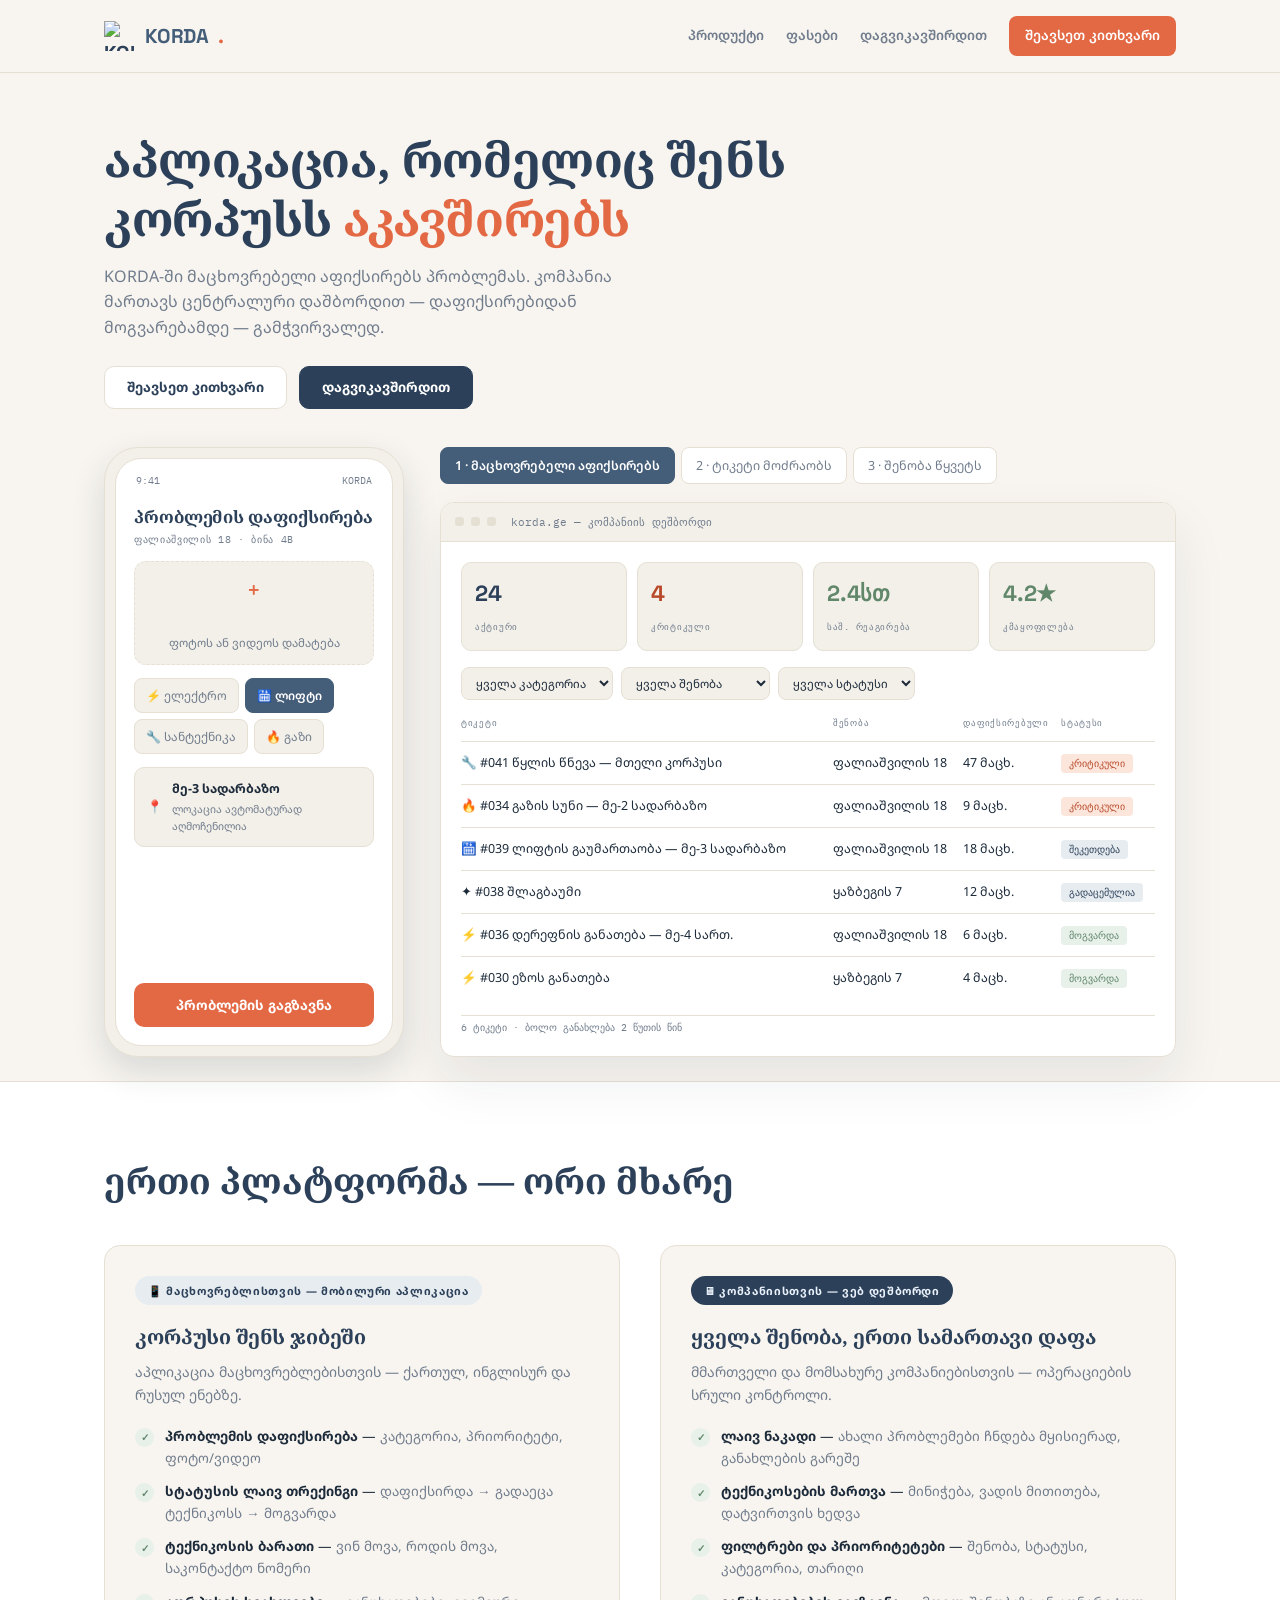
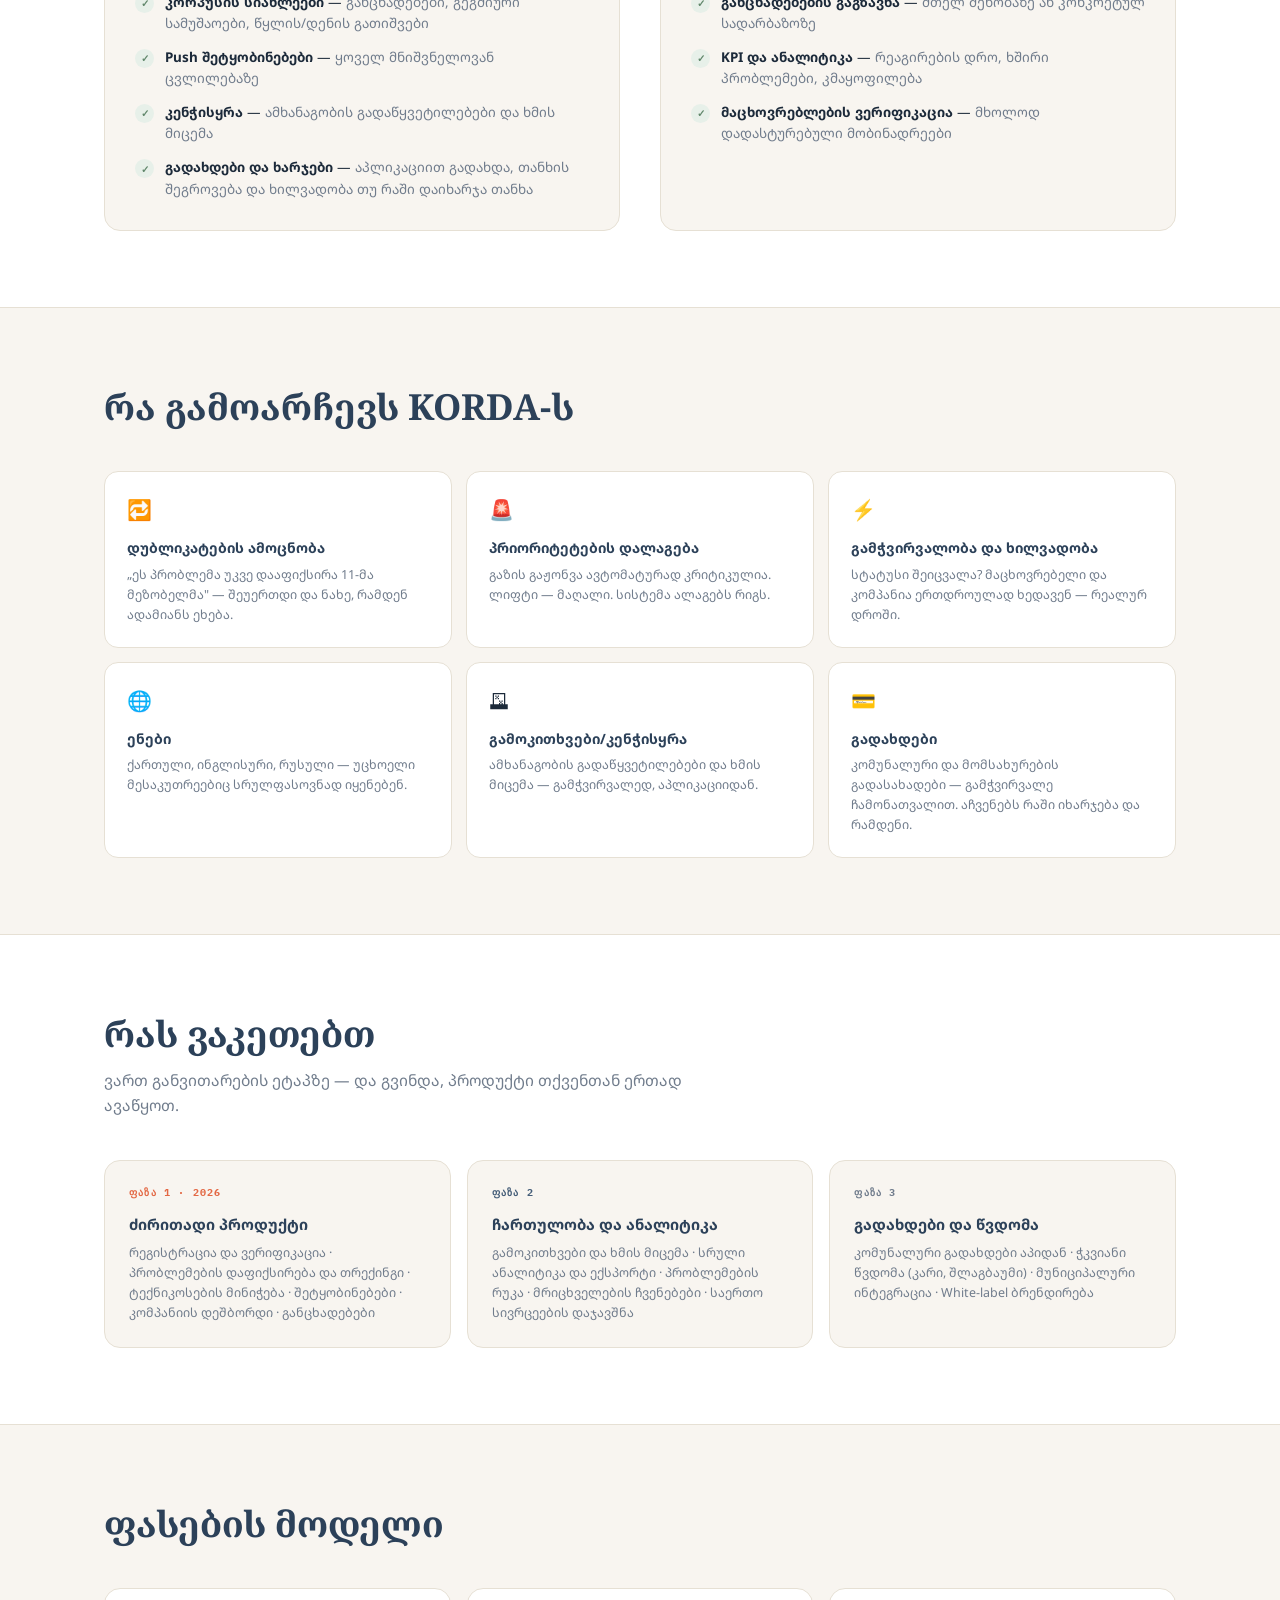
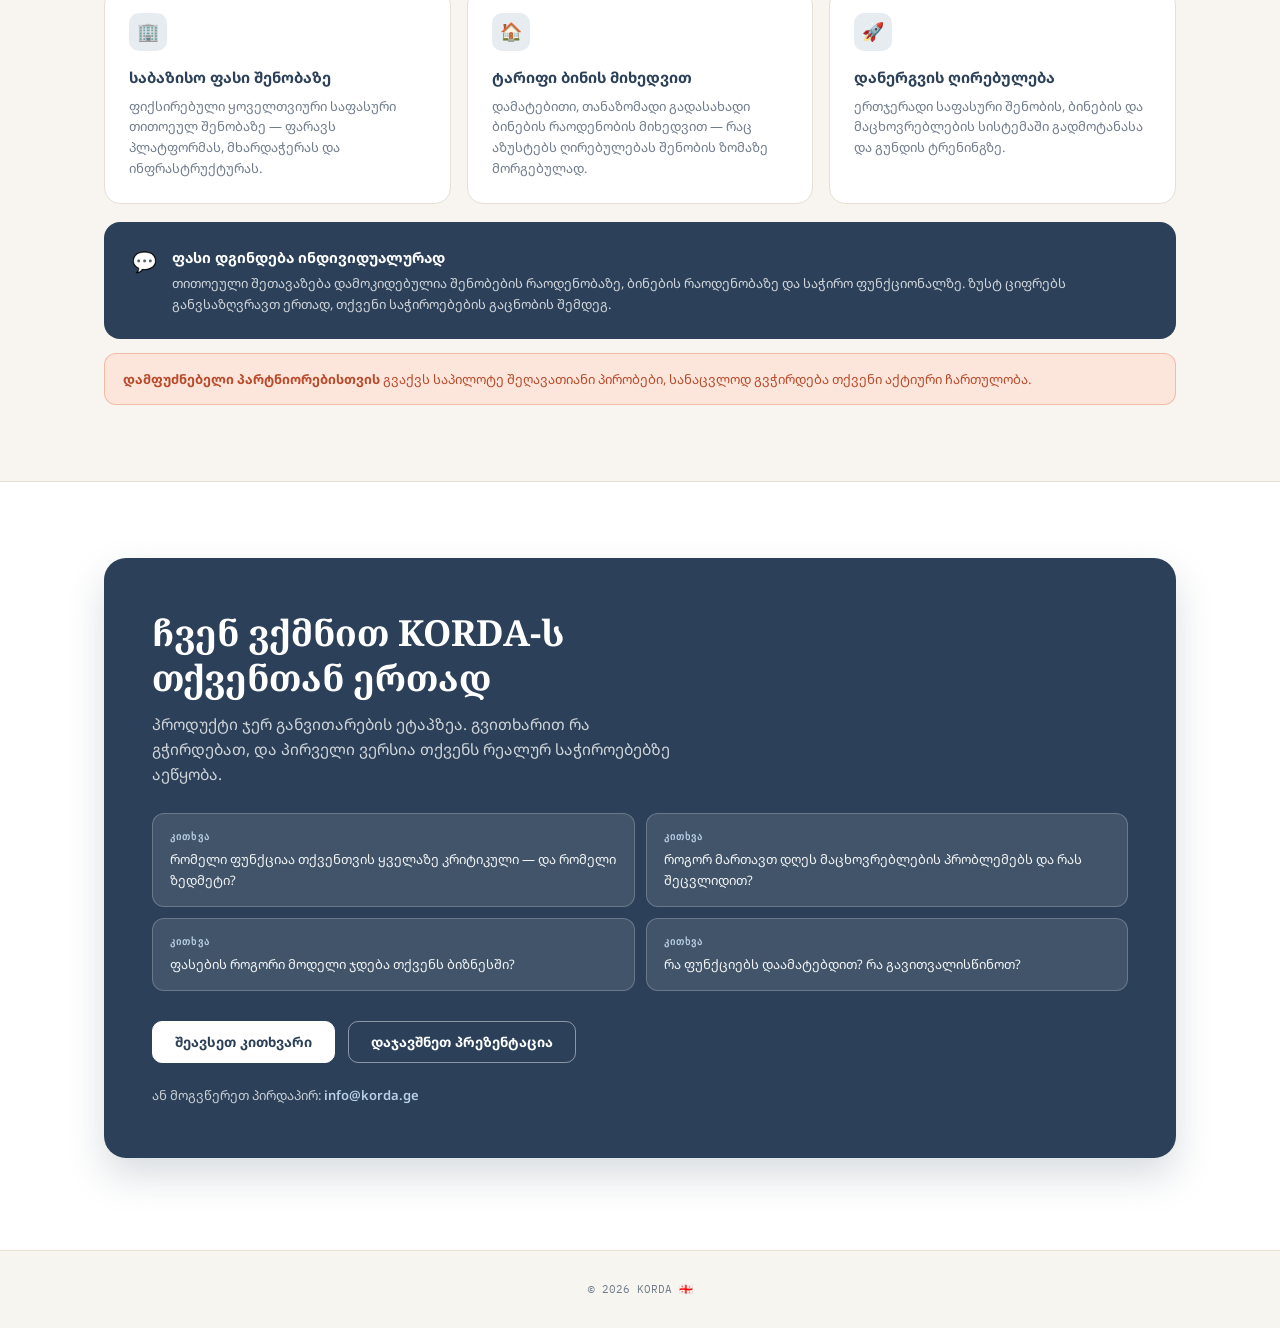
==== commit 02f12550: "Update page title and enhance brand styling; adjust button colors and hover effects for better visib" ====
--- a/demo-korda-landing.html
+++ b/demo-korda-landing.html
@@ -3,7 +3,7 @@
 <head>
 <meta charset="utf-8">
 <meta name="viewport" content="width=device-width, initial-scale=1">
-<title>KORDA — პრობლემა დაფიქსირდა, ბოლომდე გამჭვირვალედ</title>
+<title>KORDA .</title>
 <link rel="icon" href="korda_logo2.png" type="image/png">
 <link rel="preconnect" href="https://fonts.googleapis.com">
 <link rel="preconnect" href="https://fonts.gstatic.com" crossorigin>
@@ -47,6 +47,8 @@
 header{position:sticky;top:0;z-index:50;background:rgba(248,245,240,.9);backdrop-filter:blur(10px);border-bottom:1px solid var(--line)}
 .nav-inner{max-width:1120px;margin:0 auto;padding:16px 24px;display:flex;justify-content:space-between;align-items:center;flex-wrap:wrap;gap:12px}
 .brand{display:flex;align-items:center;gap:11px;font-family:var(--disp);font-weight:800;letter-spacing:-.01em;font-size:20px;color:var(--steel-deep)}
+.brand .brand-accent{color:var(--steel);}
+.brand .brand-dot{color:var(--terracotta);margin-left:-2px;display:inline-block;line-height:1}
 .brand img{width:30px;height:30px;display:block}
 .nav-links{display:flex;gap:22px;align-items:center;flex-wrap:wrap}
 .nav-links a{font-size:13.5px;font-weight:600;color:var(--grey);transition:color .15s}
@@ -61,12 +63,12 @@
 .sub{margin-top:16px;font-size:16px;line-height:1.6;color:var(--grey);max-width:520px}
 .hero-ctas{display:flex;gap:12px;flex-wrap:wrap;margin-top:26px}
 .btn{display:inline-flex;align-items:center;gap:8px;font-family:var(--sans);font-weight:700;font-size:13.5px;border-radius:10px;padding:12px 22px;cursor:pointer;transition:.15s;line-height:1.2}
-.btn-primary{background:var(--terracotta);color:#fff;border:1.5px solid var(--terracotta)}
-.btn-primary:hover{background:var(--terracotta-deep);border-color:var(--terracotta-deep)}
+.btn-primary{background:var(--steel-deep);color:#fff;border:1.5px solid var(--steel-deep)}
+.btn-primary:hover{background:var(--steel);border-color:var(--steel)}
 .btn-secondary{background:#fff;color:var(--steel-deep);border:1.5px solid var(--line)}
-.btn-secondary:hover{border-color:var(--steel)}
+.btn-secondary:hover{border-color:var(--steel);background:var(--steel-soft)}
 .btn-ondark{background:#fff;color:var(--steel-deep);border:1.5px solid #fff}
-.btn-ondark:hover{background:transparent;color:#fff}
+.btn-ondark:hover{background:var(--steel-soft);color:var(--steel-deep)}
 .btn-outline-ondark{background:transparent;color:#fff;border:1.5px solid rgba(255,255,255,.45)}
 .btn-outline-ondark:hover{background:rgba(255,255,255,.12)}
 
@@ -199,17 +201,16 @@
 
 /* ---------- contact ---------- */
 .contact{padding:76px 0 92px;background:var(--panel);border-top:1px solid var(--line)}
-.fb-card{background:var(--steel-deep);border-radius:22px;padding:52px 48px;color:#fff;position:relative;overflow:hidden}
+.fb-card{background:var(--steel-deep);border-radius:22px;padding:52px 48px;color:#fff;position:relative;overflow:hidden;box-shadow:0 18px 38px rgba(44,65,89,.18)}
 @media(max-width:760px){.fb-card{padding:36px 26px}}
-.fb-card::after{content:"";position:absolute;right:-70px;top:-70px;width:260px;height:260px;border-radius:50%;background:rgba(255,255,255,.05)}
 .fb-card h2{color:#fff;max-width:520px}
-.fb-card .sec-sub{color:rgba(255,255,255,.72);max-width:520px;margin-bottom:26px}
+.fb-card .sec-sub{color:rgba(255,255,255,.78);max-width:520px;margin-bottom:26px}
 .fb-qs{display:grid;grid-template-columns:repeat(2,1fr);gap:11px;margin-bottom:30px}
 @media(max-width:760px){.fb-qs{grid-template-columns:1fr}}
-.fb-q{background:rgba(255,255,255,.08);border:1px solid rgba(255,255,255,.2);border-radius:12px;padding:15px 17px;font-size:13px;color:rgba(255,255,255,.9)}
+.fb-q{background:rgba(255,255,255,.1);border:1px solid rgba(255,255,255,.22);border-radius:12px;padding:15px 17px;font-size:13px;color:rgba(255,255,255,.94)}
 .fb-q b{display:block;font-family:var(--mono);font-size:9.5px;letter-spacing:.12em;text-transform:uppercase;color:#B9D0E8;margin-bottom:5px}
 .fb-ctas{display:flex;gap:13px;flex-wrap:wrap}
-.fb-contact{margin-top:22px;font-size:13px;color:rgba(255,255,255,.62)}
+.fb-contact{margin-top:22px;font-size:13px;color:rgba(255,255,255,.74)}
 .fb-contact a{color:#B9D0E8;font-weight:600}
 
 footer{background:rgba(248,245,240,.9);border-top:1px solid var(--line);padding:30px 0;font-family:var(--mono);font-size:11px;color:var(--grey);display:flex;justify-content:space-between;flex-wrap:wrap;gap:10px}
@@ -223,7 +224,7 @@
   <div class="nav-inner">
     <a class="brand" href="#">
       <img src="korda_logo2.png" alt="KORDA ლოგო">
-      KORDA
+      <span class="brand-accent">KORDA</span><span class="brand-dot">.</span>
     </a>
     <div class="nav-links">
       <a href="#product">პროდუქტი</a>
